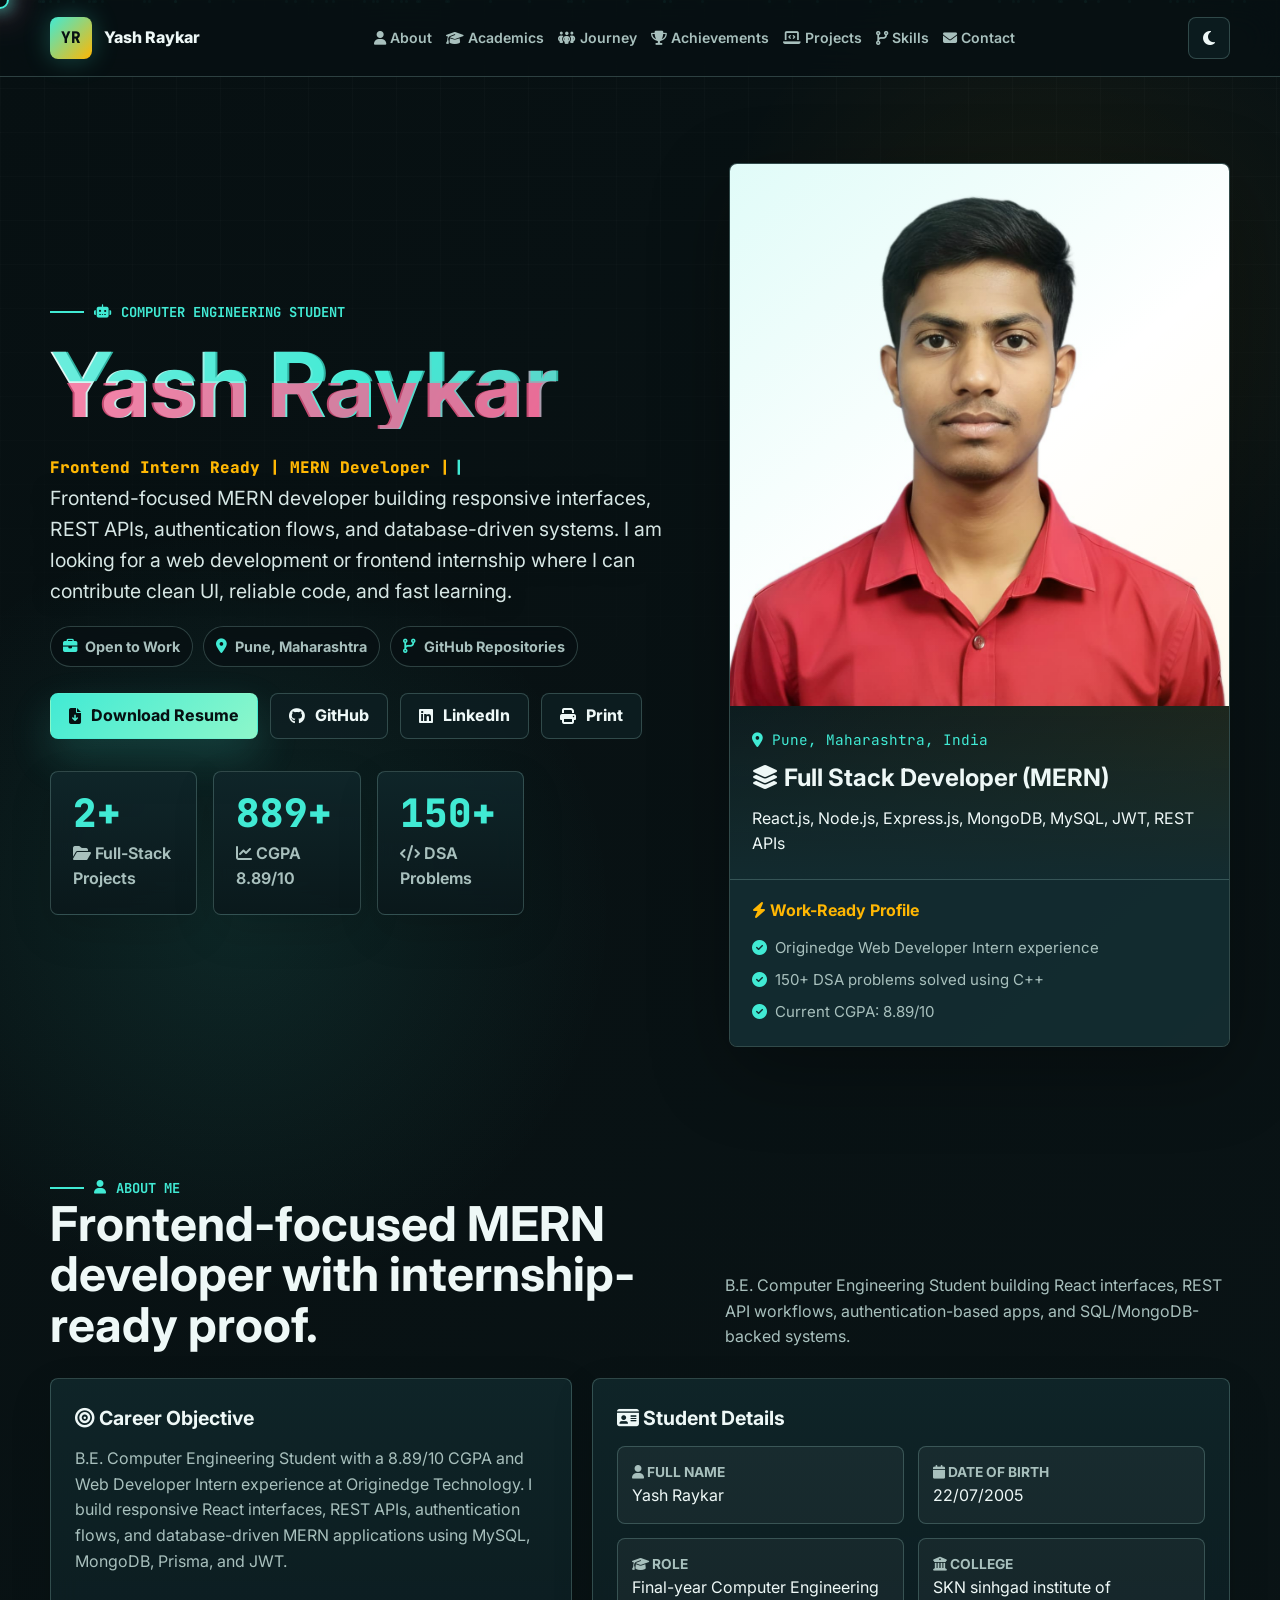
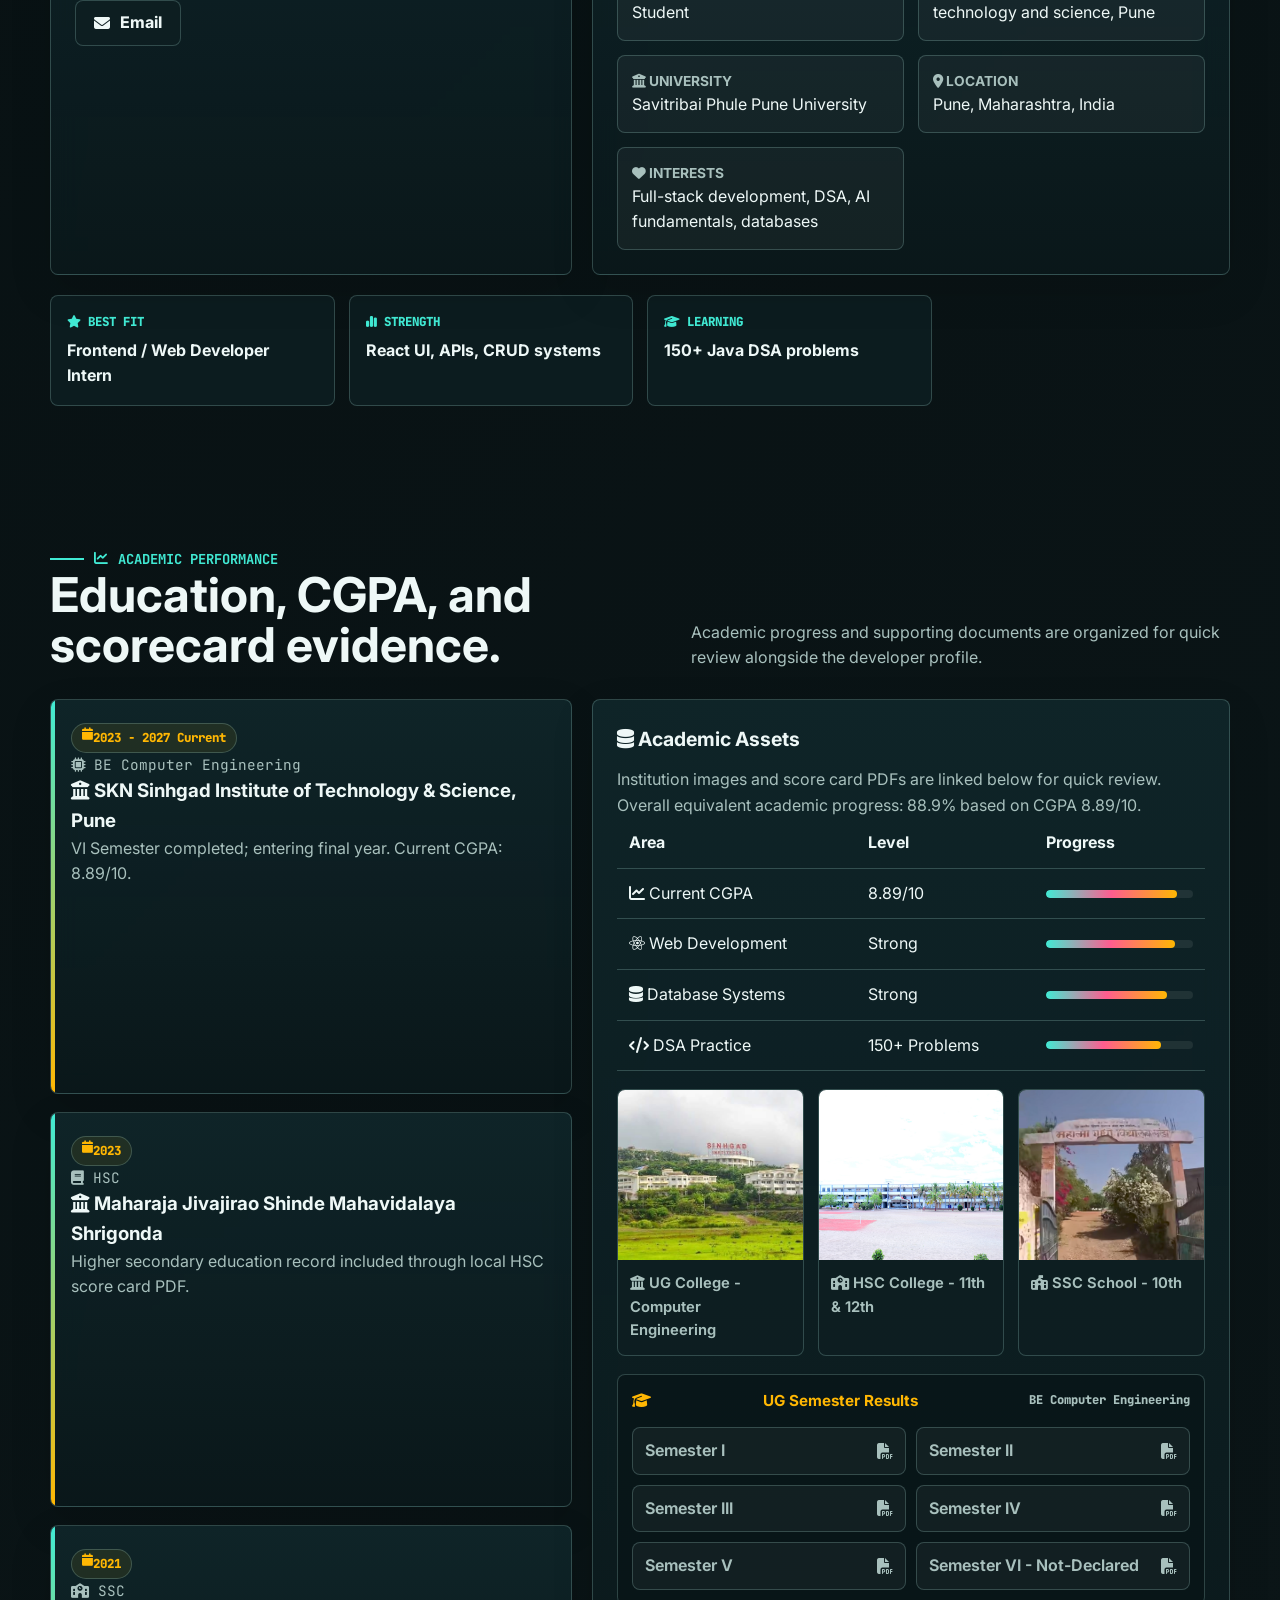
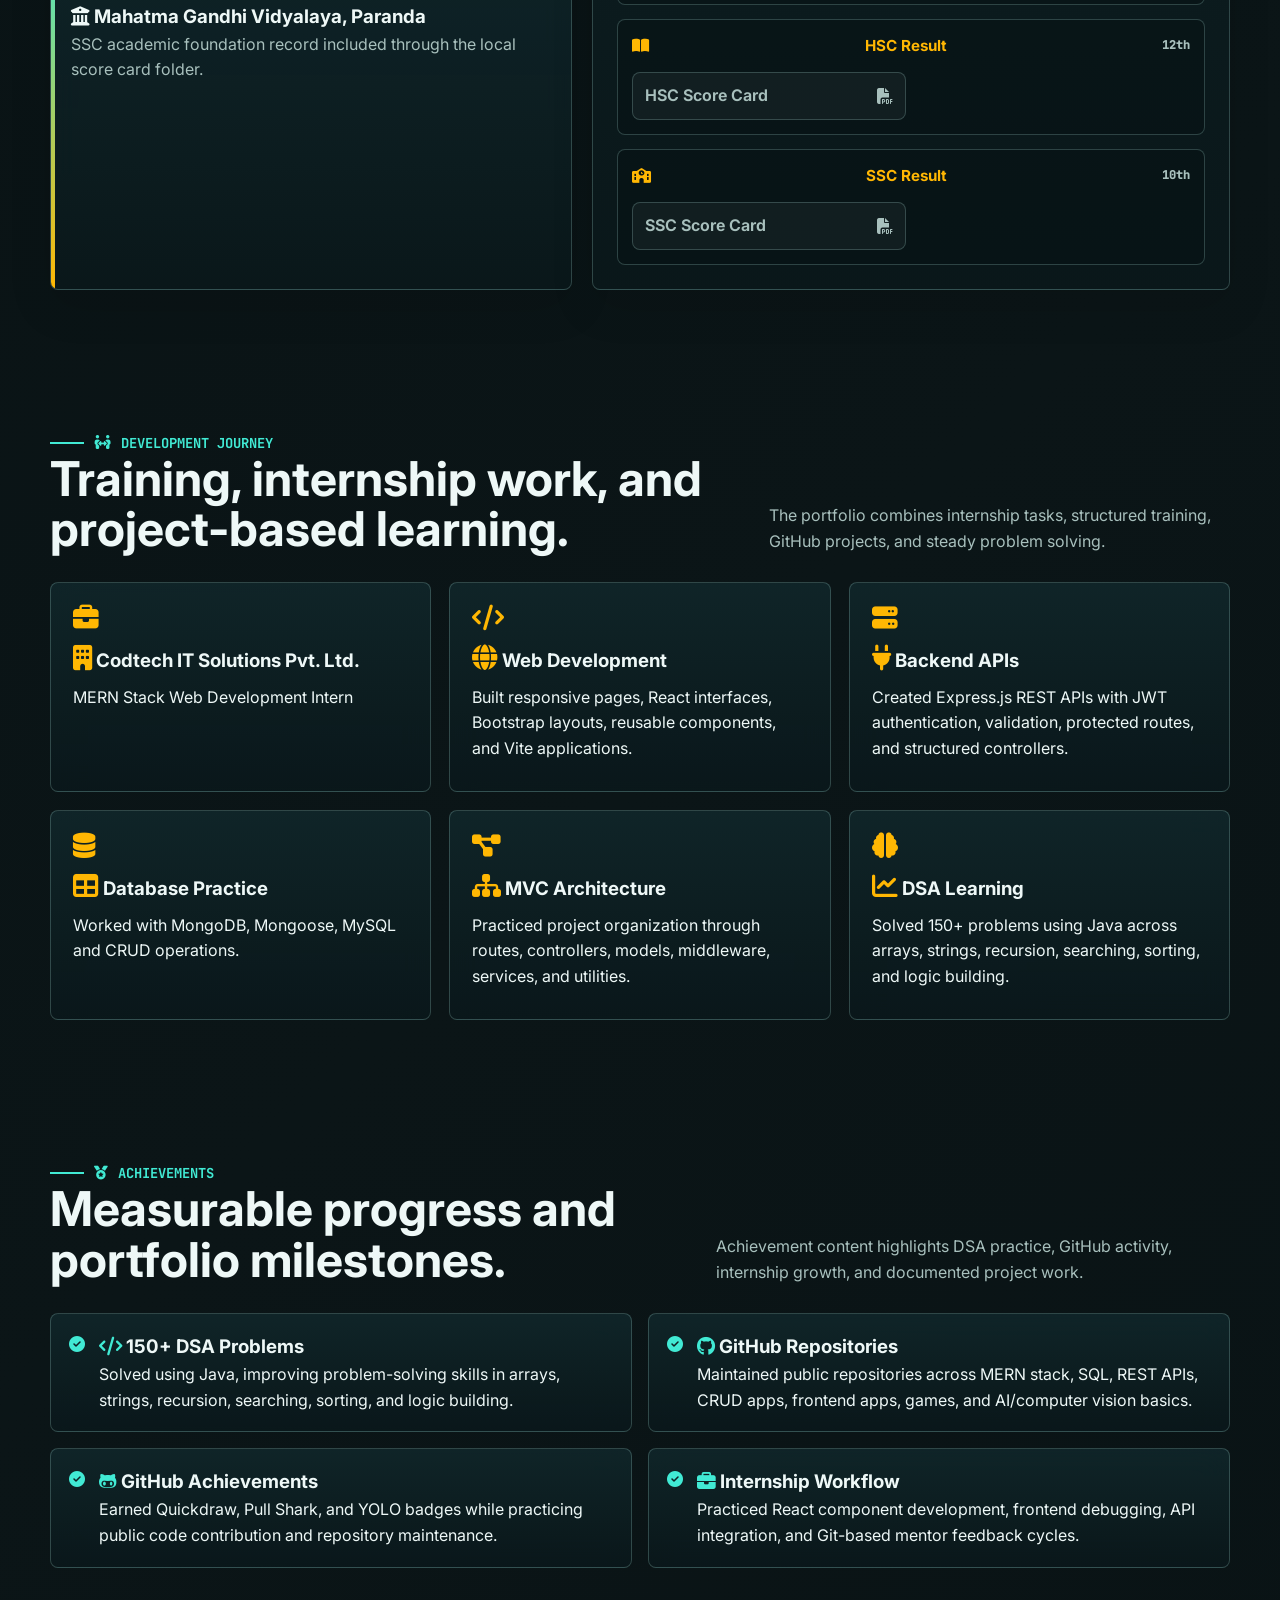
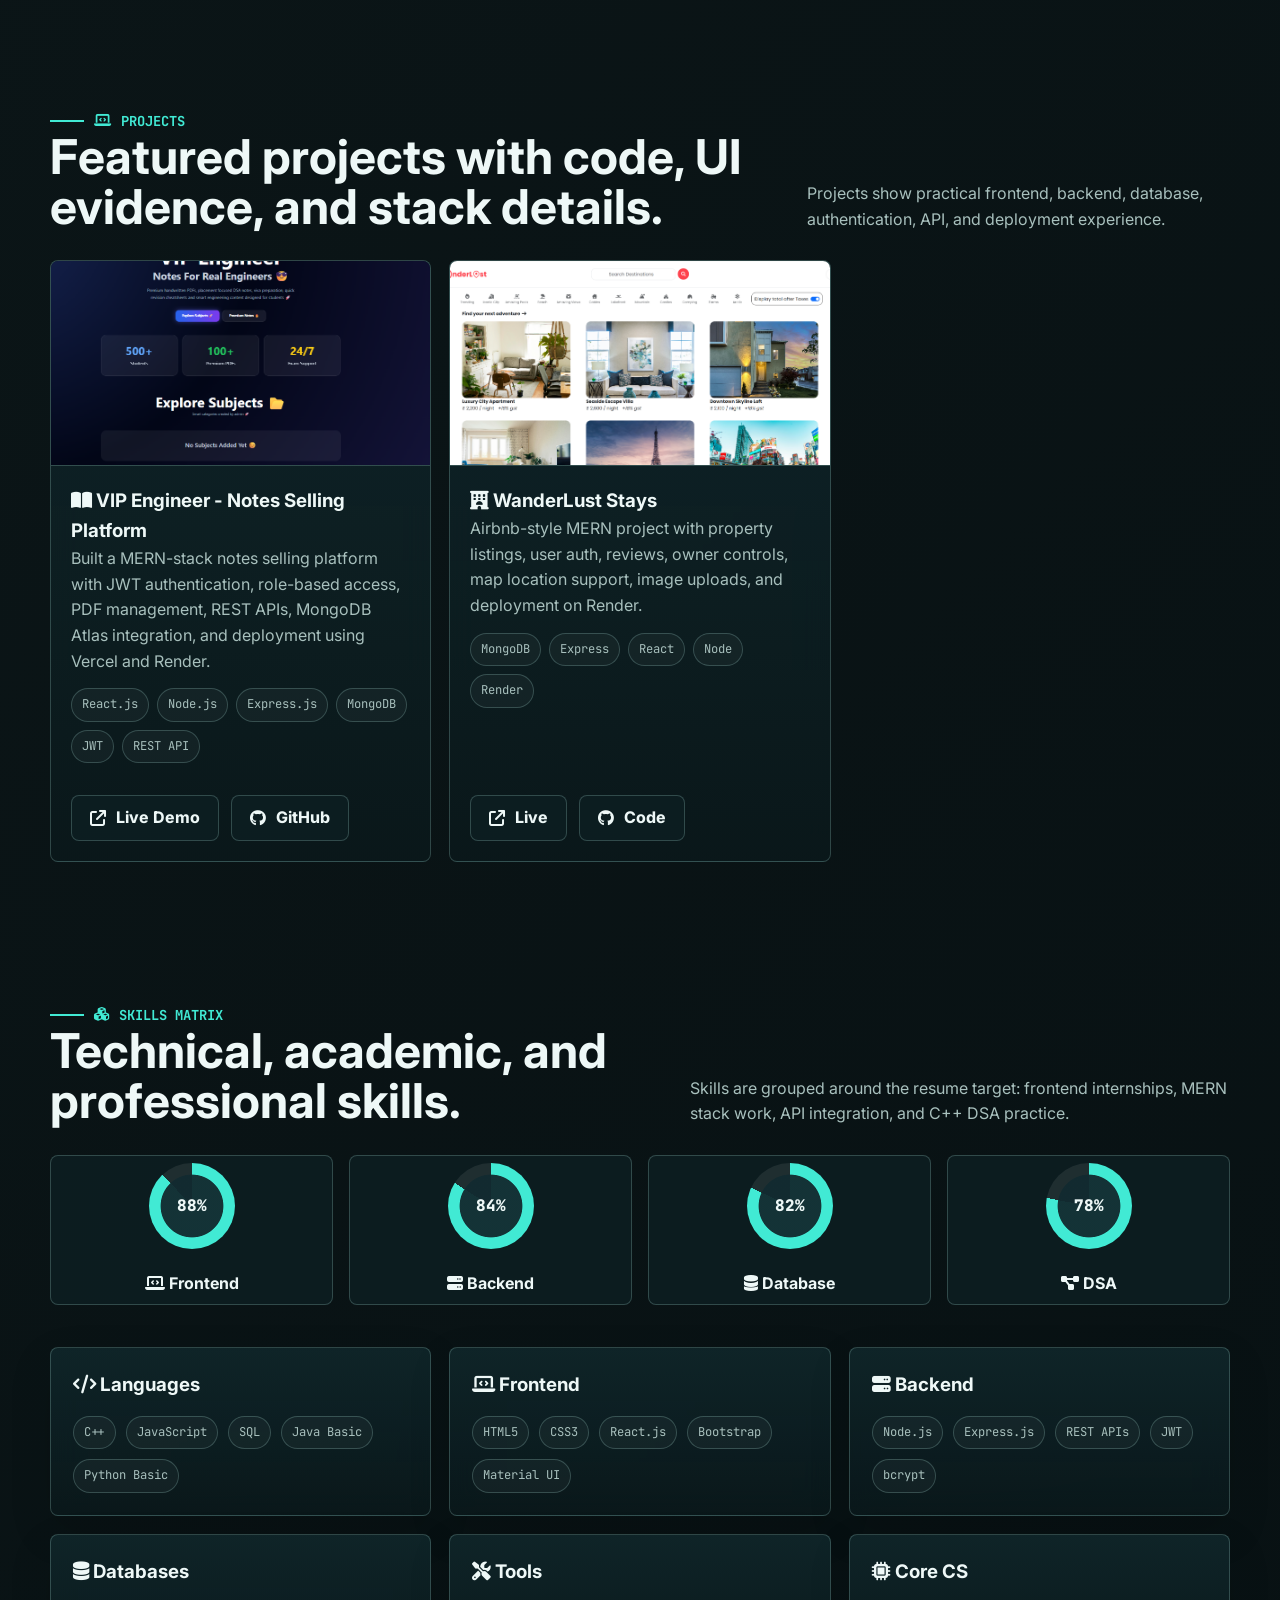
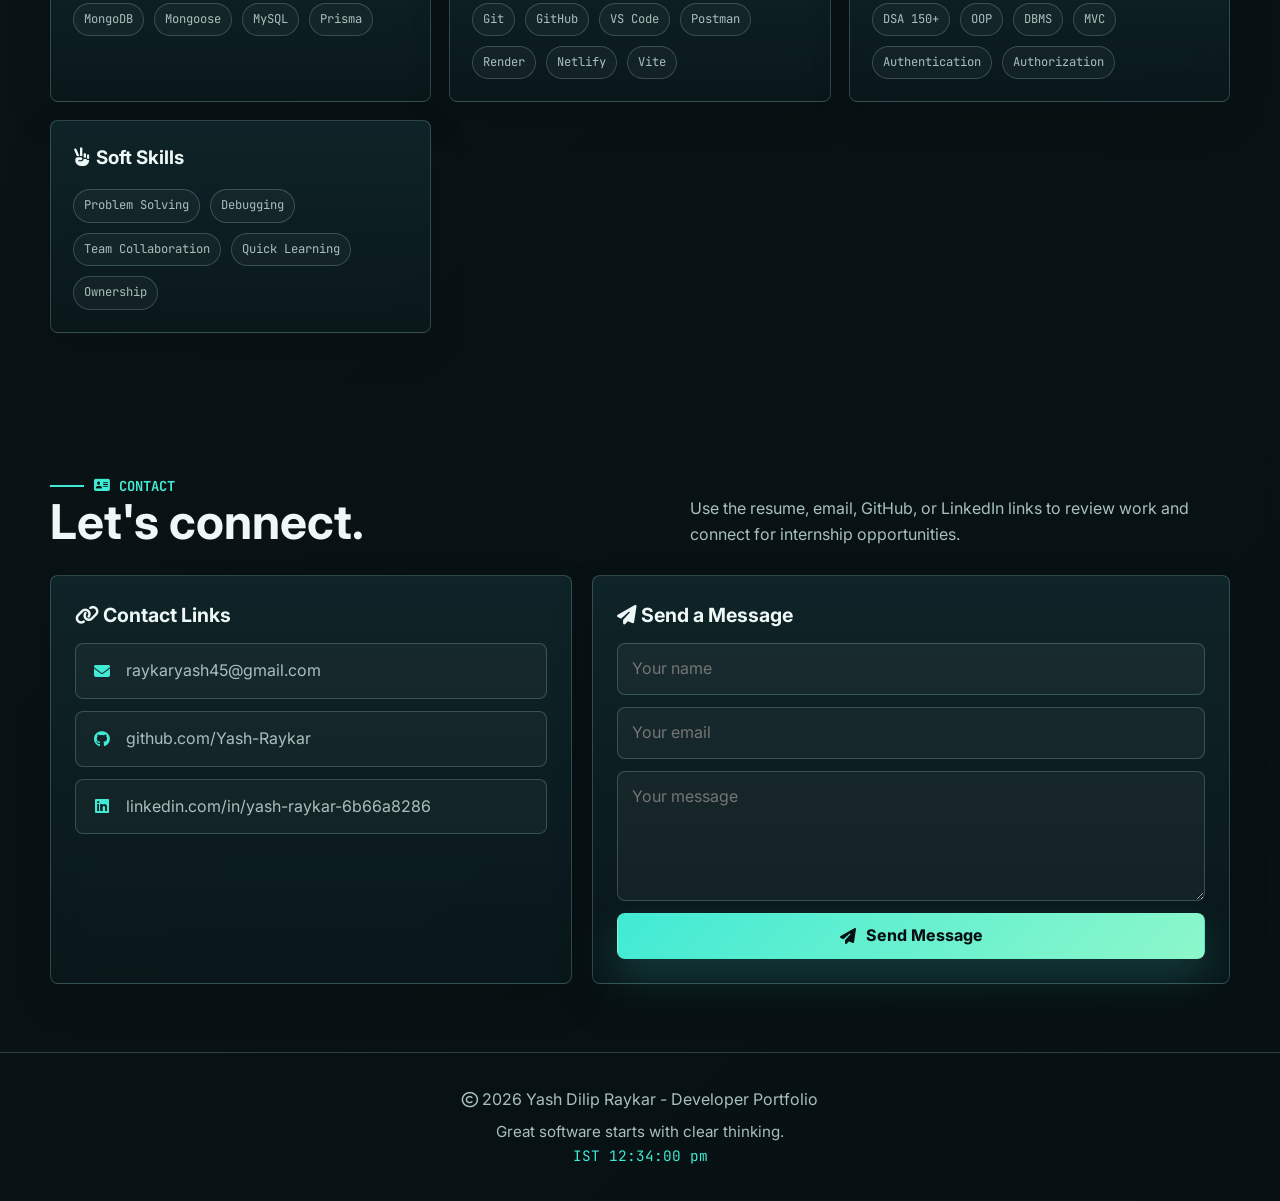
==== index.html @ 76f825f0 "Initial portfolio" ====
<!DOCTYPE html>
<html lang="en">
<head>
  <meta charset="UTF-8">
  <meta name="viewport" content="width=device-width, initial-scale=1.0">
  <title id="pageTitle"></title>
  <meta id="pageDescription" name="description" content="">
  <link rel="preconnect" href="https://fonts.googleapis.com">
  <link rel="preconnect" href="https://fonts.gstatic.com" crossorigin>
  <link href="https://fonts.googleapis.com/css2?family=Inter:wght@400;500;600;700;800&family=JetBrains+Mono:wght@500;700&display=swap" rel="stylesheet">
  <link rel="stylesheet" href="https://cdnjs.cloudflare.com/ajax/libs/font-awesome/6.5.1/css/all.min.css">
  <link rel="stylesheet" href="css/style.css">
</head>
<body>
  <canvas id="spaceCanvas" aria-hidden="true"></canvas>
  <div class="particle-field" id="particleField" aria-hidden="true"></div>
  <div class="laser-cursor" id="laserCursor" aria-hidden="true"></div>

  <nav class="nav">
    <div class="container nav-inner">
      <a class="brand" id="brandLink" href="#home" aria-label=""></a>
      <ul class="nav-links" id="navLinks"></ul>
      <div class="nav-actions">
        <button class="icon-btn" id="themeToggle" type="button" aria-label="" title=""></button>
        <button class="menu-btn" id="menuBtn" type="button" aria-label="" title=""></button>
      </div>
    </div>
  </nav>

  <main id="home"></main>

  <footer class="footer" id="footer"></footer>

  <div class="floating-actions">
    <button class="icon-btn back-top" id="backTop" type="button" aria-label="" title=""></button>
  </div>

  <div class="lightbox" id="lightbox" aria-modal="true" role="dialog">
    <button class="icon-btn" id="closeLightbox" type="button" aria-label=""></button>
    <img id="lightboxImage" src="" alt="">
  </div>

  <div class="intro-modal" id="introModal" aria-modal="true" role="dialog" aria-labelledby="introTitle"></div>

  <script src="https://cdnjs.cloudflare.com/ajax/libs/three.js/r128/three.min.js"></script>
  <script src="js/render-portfolio.js"></script>
</body>
</html>
---- css/style.css ----
﻿:root {
      --bg: #071012;
      --surface: rgba(14, 31, 35, 0.82);
      --surface-strong: rgba(18, 43, 48, 0.96);
      --text: #eef8f7;
      --muted: #a8c0bd;
      --line: rgba(166, 222, 214, 0.24);
      --primary: #41ead4;
      --secondary: #ffb703;
      --accent: #ff5d8f;
      --success: #77dd77;
      --shadow: 0 24px 80px rgba(0, 0, 0, 0.32);
      --radius: 8px;
      --radius-sm: 6px;
    }

    [data-theme="light"] {
      --bg: #eef7f4;
      --surface: rgba(255, 255, 255, 0.86);
      --surface-strong: rgba(255, 255, 255, 0.98);
      --text: #122024;
      --muted: #52656a;
      --line: rgba(31, 69, 75, 0.18);
      --shadow: 0 22px 70px rgba(31, 69, 75, 0.16);
    }

    * {
      box-sizing: border-box;
      margin: 0;
      padding: 0;
    }

    html {
      scroll-behavior: smooth;
    }

    body {
      min-height: 100vh;
      background:
        radial-gradient(circle at 18% 12%, rgba(65, 234, 212, 0.1), transparent 24rem),
        radial-gradient(circle at 82% 4%, rgba(255, 183, 3, 0.07), transparent 22rem),
        linear-gradient(135deg, var(--bg), #0b1517 52%, var(--bg));
      color: var(--text);
      font-family: Inter, system-ui, -apple-system, BlinkMacSystemFont, "Segoe UI", sans-serif;
      line-height: 1.6;
      overflow-x: hidden;
    }

    body.enhanced-cursor {
      cursor: none;
    }

    body::before {
      content: "";
      position: fixed;
      inset: 0;
      pointer-events: none;
      background-image:
        linear-gradient(rgba(255, 255, 255, 0.022) 1px, transparent 1px),
        linear-gradient(90deg, rgba(255, 255, 255, 0.022) 1px, transparent 1px);
      background-size: 44px 44px;
      mask-image: linear-gradient(to bottom, rgba(0, 0, 0, 0.85), transparent);
      z-index: -1;
    }

    #spaceCanvas,
    .particle-field {
      position: fixed;
      inset: 0;
      pointer-events: none;
      z-index: -3;
    }

    #spaceCanvas {
      opacity: 0.48;
    }

    .particle-field {
      z-index: -2;
      overflow: hidden;
    }

    .particle {
      position: absolute;
      width: 3px;
      height: 3px;
      border-radius: 50%;
      background: var(--primary);
      box-shadow: 0 0 8px var(--primary);
      opacity: 0.34;
      animation: floatParticle var(--duration, 14s) linear infinite;
    }

    .laser-cursor {
      position: fixed;
      width: 18px;
      height: 18px;
      border: 2px solid var(--primary);
      border-radius: 50%;
      transform: translate(-50%, -50%);
      pointer-events: none;
      z-index: 200;
      mix-blend-mode: screen;
      box-shadow: 0 0 18px var(--primary), 0 0 34px var(--accent);
    }

    .cursor-dot {
      position: fixed;
      width: 7px;
      height: 7px;
      border-radius: 50%;
      transform: translate(-50%, -50%);
      pointer-events: none;
      z-index: 199;
      background: var(--accent);
      box-shadow: 0 0 14px var(--accent);
      animation: trailFade 0.65s ease forwards;
    }

    a {
      color: inherit;
      text-decoration: none;
    }

    img {
      display: block;
      max-width: 100%;
    }

    button,
    a,
    input,
    textarea {
      font: inherit;
    }

    :focus-visible {
      outline: 3px solid rgba(65, 234, 212, 0.72);
      outline-offset: 3px;
    }

    .container {
      width: min(1180px, calc(100% - 40px));
      margin: 0 auto;
    }

    .nav {
      position: sticky;
      top: 0;
      z-index: 50;
      border-bottom: 1px solid var(--line);
      background: rgba(7, 16, 18, 0.78);
      backdrop-filter: blur(18px);
    }

    [data-theme="light"] .nav {
      background: rgba(238, 247, 244, 0.78);
    }

    .nav-inner {
      display: flex;
      align-items: center;
      justify-content: space-between;
      min-height: 76px;
      gap: 20px;
    }

    .brand {
      display: flex;
      align-items: center;
      gap: 12px;
      font-weight: 800;
      letter-spacing: 0;
    }

    .brand-mark {
      display: grid;
      place-items: center;
      width: 42px;
      height: 42px;
      border-radius: var(--radius);
      background: linear-gradient(135deg, var(--primary), var(--secondary));
      color: #061012;
      font-family: "JetBrains Mono", monospace;
      box-shadow: 0 0 26px rgba(65, 234, 212, 0.28);
    }

    .nav-links {
      display: flex;
      align-items: center;
      gap: 14px;
      list-style: none;
      color: var(--muted);
      font-size: 0.88rem;
      font-weight: 600;
    }

    .nav-links a:hover {
      color: var(--primary);
    }

    .nav-actions {
      display: flex;
      align-items: center;
      gap: 10px;
    }

    .icon-btn,
    .menu-btn {
      display: inline-grid;
      place-items: center;
      width: 42px;
      height: 42px;
      border: 1px solid var(--line);
      border-radius: var(--radius);
      background: var(--surface);
      color: var(--text);
      cursor: pointer;
      transition: transform 0.2s ease, border-color 0.2s ease;
    }

    .icon-btn:hover,
    .menu-btn:hover {
      transform: translateY(-2px);
      border-color: var(--primary);
    }

    .menu-btn {
      display: none;
    }

    .hero {
      padding: 86px 0 56px;
    }

    .hero-grid {
      display: grid;
      grid-template-columns: minmax(0, 1.12fr) minmax(320px, 0.88fr);
      gap: 42px;
      align-items: center;
    }

    .hero-grid > *,
    .two-col > *,
    .contact-grid > * {
      min-width: 0;
    }

    .mobile-profile-chip {
      display: none;
      align-items: center;
      gap: 12px;
      width: fit-content;
      margin-bottom: 18px;
      border: 1px solid var(--line);
      border-radius: var(--radius);
      padding: 9px 12px 9px 9px;
      background: rgba(255, 255, 255, 0.045);
      color: var(--muted);
      font-weight: 750;
    }

    .mobile-profile-chip img {
      width: 52px;
      height: 52px;
      border-radius: 50%;
      object-fit: cover;
      border: 2px solid var(--primary);
    }

    .eyebrow {
      display: inline-flex;
      align-items: center;
      gap: 10px;
      color: var(--primary);
      font-family: "JetBrains Mono", monospace;
      font-size: 0.86rem;
      font-weight: 700;
      text-transform: uppercase;
    }

    .eyebrow::before {
      content: "";
      width: 34px;
      height: 2px;
      background: var(--primary);
    }

    h1 {
      max-width: 780px;
      margin: 18px 0 16px;
      font-size: clamp(2.7rem, 7vw, 5.8rem);
      line-height: 0.98;
      letter-spacing: 0;
    }

    .gradient-text {
      color: transparent;
      position: relative;
      background: linear-gradient(115deg, var(--text), var(--primary) 28%, var(--accent) 52%, var(--secondary) 78%, var(--text));
      background-size: 240% auto;
      -webkit-background-clip: text;
      background-clip: text;
      animation: shimmerText 4.8s linear infinite;
    }

    .glitch {
      position: relative;
      display: inline-block;
    }

    .glitch::before,
    .glitch::after {
      content: attr(data-text);
      position: absolute;
      inset: 0;
      opacity: 0.75;
      pointer-events: none;
    }

    .glitch::before {
      color: var(--primary);
      transform: translate(2px, 0);
      clip-path: inset(0 0 54% 0);
      animation: glitchSlice 2.6s infinite;
    }

    .glitch::after {
      color: var(--accent);
      transform: translate(-2px, 0);
      clip-path: inset(48% 0 0 0);
      animation: glitchSlice 2.1s infinite reverse;
    }

    .lead {
      max-width: 760px;
      color: #d7e7e5;
      font-size: clamp(1rem, 2vw, 1.22rem);
      text-shadow: 0 1px 18px rgba(0, 0, 0, 0.55);
    }

    .hero-badges {
      display: flex;
      flex-wrap: wrap;
      gap: 10px;
      margin-top: 18px;
    }

    .hero-badge {
      display: inline-flex;
      align-items: center;
      gap: 8px;
      border: 1px solid var(--line);
      border-radius: 999px;
      padding: 8px 12px;
      color: var(--muted);
      background: rgba(7, 16, 18, 0.72);
      backdrop-filter: blur(10px);
      font-size: 0.9rem;
      font-weight: 700;
    }

    .hero-badge i {
      color: var(--primary);
    }

    .typing-line {
      display: inline-flex;
      min-height: 28px;
      margin-top: 10px;
      color: var(--secondary);
      font-family: "JetBrains Mono", monospace;
      font-weight: 800;
    }

    .typing-line::after {
      content: "|";
      margin-left: 4px;
      color: var(--primary);
      animation: blink 0.8s steps(2, start) infinite;
    }

    .hero-actions,
    .project-actions,
    .social-row {
      display: flex;
      flex-wrap: wrap;
      gap: 12px;
      margin-top: 26px;
    }

    .btn {
      display: inline-flex;
      align-items: center;
      justify-content: center;
      gap: 10px;
      min-height: 46px;
      padding: 0 18px;
      border: 1px solid transparent;
      border-radius: var(--radius);
      font-weight: 750;
      cursor: pointer;
      transition: transform 0.2s ease, border-color 0.2s ease, background 0.2s ease, box-shadow 0.2s ease, color 0.2s ease;
    }

    .btn:hover {
      transform: translateY(-2px);
      box-shadow: 0 14px 34px rgba(65, 234, 212, 0.12);
    }

    .btn-primary {
      background: linear-gradient(135deg, var(--primary), #8df7ca);
      color: #061012;
      box-shadow: 0 18px 42px rgba(65, 234, 212, 0.18);
    }

    .btn-outline {
      border-color: var(--line);
      background: var(--surface);
      color: var(--text);
    }

    .btn-outline:hover {
      border-color: var(--primary);
      background: rgba(65, 234, 212, 0.11);
      color: var(--text);
    }

    .profile-panel {
      position: relative;
      border: 1px solid var(--line);
      border-radius: var(--radius);
      background: var(--surface);
      box-shadow: var(--shadow);
      overflow: hidden;
    }

    .profile-panel::before {
      content: "";
      position: absolute;
      inset: 0;
      background: linear-gradient(140deg, rgba(65, 234, 212, 0.16), transparent 40%, rgba(255, 183, 3, 0.12));
      pointer-events: none;
    }

    .profile-photo {
      width: 100%;
      aspect-ratio: 4 / 4.35;
      object-fit: cover;
      animation: morphProfile 8s ease-in-out infinite;
    }

    .profile-info {
      position: relative;
      display: grid;
      gap: 8px;
      padding: 22px;
      background: linear-gradient(to top, var(--surface-strong), transparent);
    }

    .availability-card {
      position: relative;
      display: grid;
      gap: 12px;
      border-top: 1px solid var(--line);
      padding: 18px 22px 22px;
      background: var(--surface-strong);
    }

    .availability-card strong {
      color: var(--secondary);
    }

    .mini-list {
      display: grid;
      gap: 8px;
      color: var(--muted);
      font-size: 0.94rem;
    }

    .mini-list span {
      display: flex;
      align-items: center;
      gap: 8px;
    }

    .mini-list i {
      color: var(--primary);
    }

    .mono {
      font-family: "JetBrains Mono", monospace;
      color: var(--primary);
      font-size: 0.9rem;
    }

    .stats-grid {
      display: grid;
      grid-template-columns: repeat(4, 1fr);
      gap: 16px;
      margin: 32px 0 0;
    }

    .stat-card,
    .card,
    .timeline-card,
    .skill-box,
    .blog-card,
    .testimonial-card {
      border: 1px solid var(--line);
      border-radius: var(--radius);
      background: linear-gradient(180deg, rgba(16, 38, 42, 0.92), rgba(10, 24, 27, 0.88));
      backdrop-filter: blur(14px);
      box-shadow: 0 16px 44px rgba(0, 0, 0, 0.12);
      transition: transform 0.25s ease, border-color 0.25s ease, box-shadow 0.25s ease, opacity 0.45s ease;
    }

    .stat-card:hover,
    .card:hover,
    .timeline-card:hover,
    .skill-box:hover,
    .blog-card:hover,
    .testimonial-card:hover,
    .journey-card:hover,
    .project-card:hover {
      transform: translateY(-6px);
      border-color: var(--primary);
      box-shadow: 0 0 0 1px rgba(65, 234, 212, 0.18), 0 24px 70px rgba(65, 234, 212, 0.13), 0 0 34px rgba(255, 93, 143, 0.12);
    }

    .stat-card {
      padding: 22px;
    }

    .stat-number {
      color: var(--primary);
      font-family: "JetBrains Mono", monospace;
      font-size: 2.45rem;
      font-weight: 800;
      line-height: 1;
    }

    .stat-label {
      margin-top: 8px;
      color: var(--muted);
      font-weight: 650;
    }

    section {
      padding: 68px 0;
      scroll-margin-top: 90px;
    }

    .section-head {
      display: flex;
      align-items: end;
      justify-content: space-between;
      gap: 24px;
      margin-bottom: 28px;
    }

    .section-title {
      font-size: clamp(1.8rem, 4vw, 3rem);
      line-height: 1.05;
      letter-spacing: 0;
    }

    .section-note {
      max-width: 540px;
      color: var(--muted);
    }

    .two-col {
      display: grid;
      grid-template-columns: 0.9fr 1.1fr;
      gap: 20px;
    }

    .recruiter-panel {
      display: grid;
      grid-template-columns: repeat(4, 1fr);
      gap: 14px;
      margin-top: 20px;
    }

    .recruiter-item {
      border: 1px solid var(--line);
      border-radius: var(--radius);
      padding: 16px;
      background: var(--surface);
    }

    .recruiter-item span {
      display: block;
      color: var(--primary);
      font-family: "JetBrains Mono", monospace;
      font-size: 0.78rem;
      font-weight: 800;
      text-transform: uppercase;
    }

    .recruiter-item strong {
      display: block;
      margin-top: 6px;
    }

    .card {
      padding: 24px;
    }

    .card h3 {
      margin-bottom: 12px;
      font-size: 1.22rem;
    }

    .info-grid {
      display: grid;
      grid-template-columns: repeat(2, 1fr);
      gap: 14px;
    }

    .info-item {
      border: 1px solid var(--line);
      border-radius: var(--radius);
      padding: 14px;
      background: rgba(255, 255, 255, 0.045);
      color: var(--text);
    }

    .info-item span {
      display: block;
      color: var(--muted);
      font-size: 0.86rem;
      font-weight: 700;
      text-transform: uppercase;
    }

    .timeline {
      position: relative;
      display: grid;
      gap: 18px;
    }

    .year-pill {
      display: inline-flex;
      width: fit-content;
      border: 1px solid var(--line);
      border-radius: 999px;
      padding: 4px 10px;
      color: var(--secondary);
      font-family: "JetBrains Mono", monospace;
      font-size: 0.78rem;
      font-weight: 800;
      background: rgba(255, 183, 3, 0.08);
    }

    .timeline.alt::before {
      content: "";
      position: absolute;
      left: 50%;
      top: 0;
      bottom: 0;
      width: 2px;
      background: linear-gradient(var(--primary), var(--accent), var(--secondary));
      transform: translateX(-50%);
      opacity: 0.7;
    }

    .timeline-card {
      position: relative;
      padding: 20px;
      overflow: hidden;
    }

    .timeline.alt .timeline-card {
      width: calc(50% - 24px);
    }

    .timeline.alt .timeline-card:nth-child(even) {
      justify-self: end;
    }

    .medal {
      display: inline-flex;
      align-items: center;
      gap: 8px;
      margin-bottom: 10px;
      border-radius: 999px;
      padding: 5px 10px;
      font-family: "JetBrains Mono", monospace;
      font-size: 0.75rem;
      font-weight: 800;
    }

    .medal.gold {
      color: #2a1a00;
      background: linear-gradient(135deg, #ffd166, #ffb703);
    }

    .medal.silver {
      color: #101417;
      background: linear-gradient(135deg, #f5f7fa, #b8c6db);
    }

    .medal.bronze {
      color: #fff7ed;
      background: linear-gradient(135deg, #c77d48, #8f4d25);
    }

    .timeline-card::before {
      content: "";
      position: absolute;
      inset-block: 0;
      left: 0;
      width: 4px;
      background: linear-gradient(var(--primary), var(--secondary));
    }

    .timeline-card p,
    .card p,
    .project-card p,
    .blog-card p,
    .testimonial-card p {
      color: var(--muted);
    }

    .image-strip {
      display: grid;
      grid-template-columns: repeat(3, 1fr);
      gap: 14px;
      margin-top: 18px;
    }

    .image-tile {
      border: 1px solid var(--line);
      border-radius: var(--radius);
      overflow: hidden;
      background: var(--surface);
    }

    .image-tile img {
      width: 100%;
      height: 170px;
      object-fit: cover;
    }

    .image-tile a,
    .image-tile span {
      display: block;
      padding: 12px;
      color: var(--muted);
      font-size: 0.92rem;
      font-weight: 650;
    }

    .scorecard-links {
      display: grid;
      grid-template-columns: repeat(2, 1fr);
      gap: 10px;
      margin-top: 14px;
    }

    .result-groups {
      display: grid;
      gap: 14px;
      margin-top: 18px;
    }

    .result-group {
      border: 1px solid var(--line);
      border-radius: var(--radius);
      padding: 14px;
      background: rgba(7, 16, 18, 0.5);
    }

    .result-group h4 {
      display: flex;
      align-items: center;
      justify-content: space-between;
      gap: 12px;
      margin-bottom: 10px;
      color: var(--secondary);
      font-size: 0.95rem;
    }

    .result-group h4 span {
      color: var(--muted);
      font-family: "JetBrains Mono", monospace;
      font-size: 0.76rem;
      font-weight: 800;
    }

    .scorecard-links a {
      display: flex;
      align-items: center;
      justify-content: space-between;
      gap: 10px;
      min-height: 44px;
      border: 1px solid var(--line);
      border-radius: var(--radius);
      padding: 10px 12px;
      color: var(--muted);
      background: rgba(255, 255, 255, 0.045);
      font-weight: 650;
    }

    .scorecard-links a:hover {
      color: var(--text);
      border-color: var(--primary);
      background: rgba(65, 234, 212, 0.1);
      transform: translateY(-2px);
    }

    .journey-grid,
    .automation-grid,
    .project-grid,
    .certificate-grid,
    .skills-grid,
    .blog-grid,
    .testimonial-grid {
      display: grid;
      grid-template-columns: repeat(3, 1fr);
      gap: 18px;
    }

    .journey-card {
      min-height: 210px;
      padding: 22px;
      border: 1px solid var(--line);
      border-radius: var(--radius);
      background: linear-gradient(180deg, rgba(16, 38, 42, 0.9), rgba(10, 24, 27, 0.86));
      backdrop-filter: blur(14px);
      transition: transform 0.25s ease, border-color 0.25s ease, box-shadow 0.25s ease;
    }

    .automation-grid {
      grid-template-columns: 1.1fr 0.9fr;
      align-items: start;
    }

    .automation-grid > .card:first-child {
      grid-column: 1 / -1;
    }

    .automation-steps {
      margin-top: 16px;
    }

    .automation-steps .journey-card {
      min-height: 190px;
    }

    .sample-students {
      display: grid;
      gap: 16px;
    }

    .sample-student {
      padding: 16px;
      border: 1px solid var(--line);
      border-radius: var(--radius-sm);
      background: rgba(255, 255, 255, 0.045);
    }

    .sample-student h4 {
      margin: 0 0 12px;
      color: var(--text);
      font-size: 1rem;
    }

    .journey-card i {
      color: var(--secondary);
      font-size: 1.6rem;
      margin-bottom: 14px;
    }

    .achievement-list {
      display: grid;
      grid-template-columns: repeat(2, 1fr);
      gap: 16px;
    }

    .achievement-item {
      display: flex;
      gap: 14px;
      padding: 18px;
      border: 1px solid var(--line);
      border-radius: var(--radius);
      background: linear-gradient(180deg, rgba(16, 38, 42, 0.9), rgba(10, 24, 27, 0.86));
      backdrop-filter: blur(14px);
    }

    .achievement-item i {
      color: var(--primary);
      margin-top: 4px;
    }

    .project-card {
      display: flex;
      flex-direction: column;
      min-height: 100%;
      border: 1px solid var(--line);
      border-radius: var(--radius);
      background: linear-gradient(180deg, rgba(16, 38, 42, 0.92), rgba(10, 24, 27, 0.88));
      backdrop-filter: blur(14px);
      overflow: hidden;
      perspective: 1200px;
      transition: transform 0.25s ease, border-color 0.25s ease, box-shadow 0.25s ease;
      position: relative;
    }

    .project-card::after {
      content: attr(data-back);
      position: absolute;
      inset: 0;
      display: grid;
      place-items: center;
      padding: 24px;
      color: var(--text);
      text-align: center;
      font-weight: 800;
      background: linear-gradient(145deg, rgba(65, 234, 212, 0.9), rgba(255, 93, 143, 0.88));
      opacity: 0;
      transform: rotateY(90deg) scale(0.96);
      transform-origin: center;
      transition: opacity 0.35s ease, transform 0.55s ease;
      pointer-events: none;
      text-shadow: 0 2px 16px rgba(0, 0, 0, 0.28);
    }

    .project-card:hover::after {
      opacity: 1;
      transform: rotateY(0deg) scale(1);
    }

    .flip-card {
      display: grid;
      min-height: 100%;
      transform-style: preserve-3d;
      transition: transform 0.7s ease;
    }

    .project-card:hover .flip-card {
      transform: rotateY(180deg);
    }

    .flip-front,
    .flip-back {
      grid-area: 1 / 1;
      display: flex;
      flex-direction: column;
      backface-visibility: hidden;
      min-height: 100%;
    }

    .flip-back {
      justify-content: center;
      padding: 22px;
      transform: rotateY(180deg);
      background: linear-gradient(145deg, rgba(65, 234, 212, 0.12), rgba(255, 93, 143, 0.14)), var(--surface-strong);
    }

    .feature-list {
      display: grid;
      gap: 10px;
      margin: 14px 0;
      color: var(--muted);
    }

    .project-card img {
      width: 100%;
      height: 205px;
      object-fit: cover;
      border-bottom: 1px solid var(--line);
    }

    .project-visual {
      display: grid;
      place-items: center;
      gap: 12px;
      height: 205px;
      border-bottom: 1px solid var(--line);
      background:
        linear-gradient(135deg, rgba(65, 234, 212, 0.18), rgba(255, 183, 3, 0.12)),
        var(--surface-strong);
      color: var(--text);
      text-align: center;
      padding: 22px;
    }

    .project-visual i {
      color: var(--secondary);
      font-size: 2.4rem;
    }

    .project-visual span {
      font-family: "JetBrains Mono", monospace;
      color: var(--primary);
      font-weight: 800;
    }

    .project-body {
      display: flex;
      flex: 1;
      flex-direction: column;
      padding: 20px;
    }

    .tags {
      display: flex;
      flex-wrap: wrap;
      gap: 8px;
      margin: 14px 0;
    }

    .tag {
      border: 1px solid var(--line);
      border-radius: 999px;
      padding: 6px 10px;
      color: var(--muted);
      font-family: "JetBrains Mono", monospace;
      font-size: 0.76rem;
      background: rgba(255, 255, 255, 0.035);
    }

    .project-actions {
      margin-top: auto;
      padding-top: 18px;
    }

    .certificate-card {
      border: 1px solid var(--line);
      border-radius: var(--radius);
      background: var(--surface);
      overflow: hidden;
      cursor: zoom-in;
      transition: transform 0.2s ease, border-color 0.2s ease;
    }

    .certificate-card:hover {
      transform: translateY(-4px);
      border-color: var(--primary);
    }

    .certificate-card img {
      width: 100%;
      height: 210px;
      object-fit: cover;
    }

    .certificate-card span {
      display: block;
      padding: 12px 14px;
      font-weight: 700;
    }

    .skill-box {
      padding: 22px;
    }

    .skill-box h3 {
      margin-bottom: 16px;
    }

    .skill-list {
      display: flex;
      flex-wrap: wrap;
      gap: 10px;
    }

    .blog-card,
    .testimonial-card {
      padding: 22px;
    }

    .blog-card .more {
      display: none;
      margin-top: 8px;
    }

    .blog-card.expanded .more {
      display: block;
    }

    .blog-card .date,
    .testimonial-card .role {
      color: var(--primary);
      font-family: "JetBrains Mono", monospace;
      font-size: 0.85rem;
      font-weight: 700;
      margin-bottom: 10px;
    }

    .contact-grid {
      display: grid;
      grid-template-columns: 0.9fr 1.1fr;
      gap: 20px;
    }

    .subject-table {
      width: 100%;
      border-collapse: collapse;
      overflow: hidden;
    }

    .subject-table th,
    .subject-table td {
      border-bottom: 1px solid var(--line);
      padding: 12px;
      text-align: left;
    }

    .bar {
      height: 8px;
      border-radius: 999px;
      overflow: hidden;
      background: rgba(255, 255, 255, 0.08);
    }

    .bar span {
      display: block;
      height: 100%;
      width: var(--value);
      border-radius: inherit;
      background: linear-gradient(90deg, var(--primary), var(--accent), var(--secondary));
    }

    .subject-table td:last-child {
      min-width: 130px;
    }

    .rings-grid {
      display: grid;
      grid-template-columns: repeat(4, 1fr);
      gap: 16px;
      margin-bottom: 24px;
    }

    .skill-ring {
      display: grid;
      place-items: center;
      gap: 8px;
      min-height: 150px;
      border: 1px solid var(--line);
      border-radius: var(--radius);
      background: var(--surface);
    }

    .ring {
      width: 86px;
      height: 86px;
      border-radius: 50%;
      display: grid;
      place-items: center;
      background:
        radial-gradient(circle closest-side, var(--surface-strong) 72%, transparent 74%),
        conic-gradient(var(--primary) calc(var(--percent) * 1%), rgba(255, 255, 255, 0.08) 0);
      color: var(--text);
      font-family: "JetBrains Mono", monospace;
      font-weight: 800;
    }

    .floating-actions {
      position: fixed;
      right: 18px;
      bottom: 18px;
      display: grid;
      gap: 10px;
      z-index: 60;
    }

    .back-top {
      opacity: 0;
      transform: translateY(12px);
      pointer-events: none;
    }

    .back-top.show {
      opacity: 1;
      transform: translateY(0);
      pointer-events: auto;
    }

    .quote-line {
      margin-top: 8px;
      color: var(--muted);
      font-size: 0.95rem;
    }

    .reveal {
      opacity: 0;
      transform: translateY(22px);
    }

    .reveal.visible {
      opacity: 1;
      transform: translateY(0);
    }

    .contact-form {
      display: grid;
      gap: 12px;
    }

    .field {
      width: 100%;
      min-height: 48px;
      border: 1px solid var(--line);
      border-radius: var(--radius);
      background: rgba(255, 255, 255, 0.045);
      color: var(--text);
      padding: 12px 14px;
      font: inherit;
    }

    textarea.field {
      min-height: 130px;
      resize: vertical;
    }

    .form-status {
      display: none;
      border: 1px solid rgba(119, 221, 119, 0.42);
      border-radius: var(--radius);
      padding: 12px 14px;
      background: rgba(119, 221, 119, 0.1);
      color: var(--success);
      font-weight: 750;
    }

    .form-status.show {
      display: block;
    }

    .contact-list {
      display: grid;
      gap: 12px;
    }

    .contact-link {
      display: flex;
      align-items: center;
      gap: 12px;
      padding: 14px;
      border: 1px solid var(--line);
      border-radius: var(--radius);
      background: rgba(255, 255, 255, 0.035);
      color: var(--muted);
      overflow-wrap: anywhere;
    }

    .contact-link i {
      color: var(--primary);
      width: 24px;
      text-align: center;
    }

    .footer {
      padding: 34px 0;
      border-top: 1px solid var(--line);
      color: var(--muted);
      text-align: center;
    }

    .lightbox {
      position: fixed;
      inset: 0;
      display: none;
      align-items: center;
      justify-content: center;
      padding: 22px;
      background: rgba(0, 0, 0, 0.82);
      z-index: 100;
    }

    .lightbox.show {
      display: flex;
    }

    .lightbox img {
      max-height: 82vh;
      width: auto;
      border-radius: var(--radius);
      border: 1px solid var(--line);
      box-shadow: var(--shadow);
    }

    .lightbox button {
      position: absolute;
      top: 18px;
      right: 18px;
    }

    .intro-modal {
      position: fixed;
      inset: 0;
      display: none;
      align-items: center;
      justify-content: center;
      padding: 22px;
      background: rgba(0, 0, 0, 0.78);
      z-index: 110;
    }

    .intro-modal.show {
      display: flex;
    }

    .intro-card {
      width: min(620px, 100%);
      border: 1px solid var(--line);
      border-radius: var(--radius);
      background: var(--surface-strong);
      box-shadow: var(--shadow);
      overflow: hidden;
    }

    .intro-screen {
      display: grid;
      place-items: center;
      min-height: 210px;
      background:
        linear-gradient(135deg, rgba(65, 234, 212, 0.16), rgba(255, 93, 143, 0.14)),
        radial-gradient(circle at center, rgba(255, 183, 3, 0.13), transparent 55%);
      border-bottom: 1px solid var(--line);
    }

    .intro-screen i {
      display: grid;
      place-items: center;
      width: 78px;
      height: 78px;
      border-radius: 50%;
      color: #061012;
      background: linear-gradient(135deg, var(--primary), var(--secondary));
      box-shadow: 0 0 40px rgba(65, 234, 212, 0.28);
      font-size: 1.8rem;
    }

    .intro-content {
      display: grid;
      gap: 14px;
      padding: 24px;
    }

    .intro-modal .close-intro {
      position: absolute;
      top: 18px;
      right: 18px;
    }

    @media (max-width: 1180px) {
      .nav-links {
        position: absolute;
        inset: 76px 20px auto 20px;
        display: none;
        flex-direction: column;
        align-items: stretch;
        padding: 18px;
        border: 1px solid var(--line);
        border-radius: var(--radius);
        background: var(--surface-strong);
      }

      .nav-links.show {
        display: flex;
      }

      .menu-btn {
        display: inline-grid;
      }

      .hero-grid,
      .two-col,
      .contact-grid {
        grid-template-columns: 1fr;
      }

      .profile-panel {
        max-width: 520px;
      }

      .stats-grid,
      .journey-grid,
      .automation-grid,
      .project-grid,
      .certificate-grid,
      .skills-grid,
      .blog-grid,
      .testimonial-grid,
      .achievement-list,
      .recruiter-panel {
        grid-template-columns: repeat(2, 1fr);
      }

      .rings-grid,
      .image-strip {
        grid-template-columns: repeat(3, 1fr);
      }

      .timeline.alt::before {
        left: 0;
      }

      .timeline.alt .timeline-card {
        width: 100%;
      }
    }

    @media (max-width: 680px) {
      .container {
        width: min(calc(100% - 28px), 1180px);
      }

      .hero {
        padding-top: 54px;
      }

      .hero-grid {
        display: block;
        width: 100%;
        max-width: calc(100vw - 28px);
      }

      .hero-grid > * {
        width: min(100%, 370px);
        max-width: 100%;
      }

      h1 {
        max-width: 100%;
        font-size: clamp(2.35rem, 16vw, 3.85rem);
        line-height: 1.02;
        overflow-wrap: anywhere;
      }

      .lead,
      .hero-badges,
      .hero-actions,
      .mobile-profile-chip,
      .profile-panel,
      .stats-grid {
        width: min(100%, 370px);
        max-width: 100%;
      }

      .lead {
        max-width: 370px;
        overflow-wrap: anywhere;
      }

      .glitch {
        display: inline;
      }

      .glitch::before,
      .glitch::after {
        display: none;
      }

      .typing-line {
        display: block;
        max-width: 100%;
        min-height: 54px;
        overflow-wrap: anywhere;
      }

      .hero-badge {
        max-width: 100%;
        white-space: normal;
        overflow-wrap: anywhere;
      }

      .hero-badges {
        flex-direction: column;
        align-items: stretch;
      }

      .mobile-profile-chip {
        display: inline-flex;
      }

      .section-head {
        display: block;
      }

      .section-note {
        margin-top: 10px;
      }

      .stats-grid,
      .journey-grid,
      .automation-grid,
      .project-grid,
      .certificate-grid,
      .skills-grid,
      .blog-grid,
      .testimonial-grid,
      .achievement-list,
      .info-grid,
      .image-strip,
      .scorecard-links,
      .result-group .scorecard-links,
      .rings-grid,
      .recruiter-panel {
        grid-template-columns: 1fr;
      }

      .hero-actions .btn {
        width: 100%;
      }

      .subject-table {
        display: block;
        overflow-x: auto;
        white-space: nowrap;
      }

      .nav-inner {
        position: relative;
        min-height: 68px;
      }

      .nav-actions {
        position: fixed;
        top: 14px;
        right: auto;
        left: min(calc(100vw - 54px), 376px);
        gap: 8px;
      }

      .nav-actions .icon-btn {
        display: none;
      }

      .icon-btn,
      .menu-btn {
        width: 40px;
        height: 40px;
      }

      .brand span:last-child {
        max-width: 150px;
        line-height: 1.15;
      }

      .nav-links {
        inset: 68px 14px auto 14px;
      }

      body,
      body.enhanced-cursor {
        cursor: auto;
      }

      .laser-cursor,
      .cursor-dot {
        display: none;
      }

      #spaceCanvas {
        opacity: 0.16;
      }
    }

    @media (prefers-reduced-motion: reduce) {
      *,
      *::before,
      *::after {
        animation-duration: 0.01ms !important;
        animation-iteration-count: 1 !important;
        scroll-behavior: auto !important;
        transition-duration: 0.01ms !important;
      }
    }

    @keyframes shimmerText {
      to { background-position: 240% center; }
    }

    @keyframes glitchSlice {
      0%, 100% { clip-path: inset(0 0 58% 0); transform: translate(1px, 0); }
      18% { clip-path: inset(28% 0 45% 0); transform: translate(-2px, -1px); }
      36% { clip-path: inset(66% 0 6% 0); transform: translate(2px, 1px); }
      54% { clip-path: inset(12% 0 70% 0); transform: translate(-1px, 1px); }
      72% { clip-path: inset(44% 0 30% 0); transform: translate(3px, 0); }
    }

    @keyframes blink {
      50% { opacity: 0; }
    }

    @keyframes morphProfile {
      0%, 100% { border-radius: 38% 62% 48% 52% / 48% 42% 58% 52%; }
      33% { border-radius: 58% 42% 61% 39% / 38% 56% 44% 62%; }
      66% { border-radius: 44% 56% 35% 65% / 58% 36% 64% 42%; }
    }

    @keyframes floatParticle {
      from { transform: translate3d(0, 105vh, 0) scale(0.7); }
      to { transform: translate3d(var(--drift, 40px), -12vh, 0) scale(1.2); }
    }

    @keyframes trailFade {
      from { opacity: 0.9; transform: translate(-50%, -50%) scale(1); }
      to { opacity: 0; transform: translate(-50%, -50%) scale(0.2); }
    }
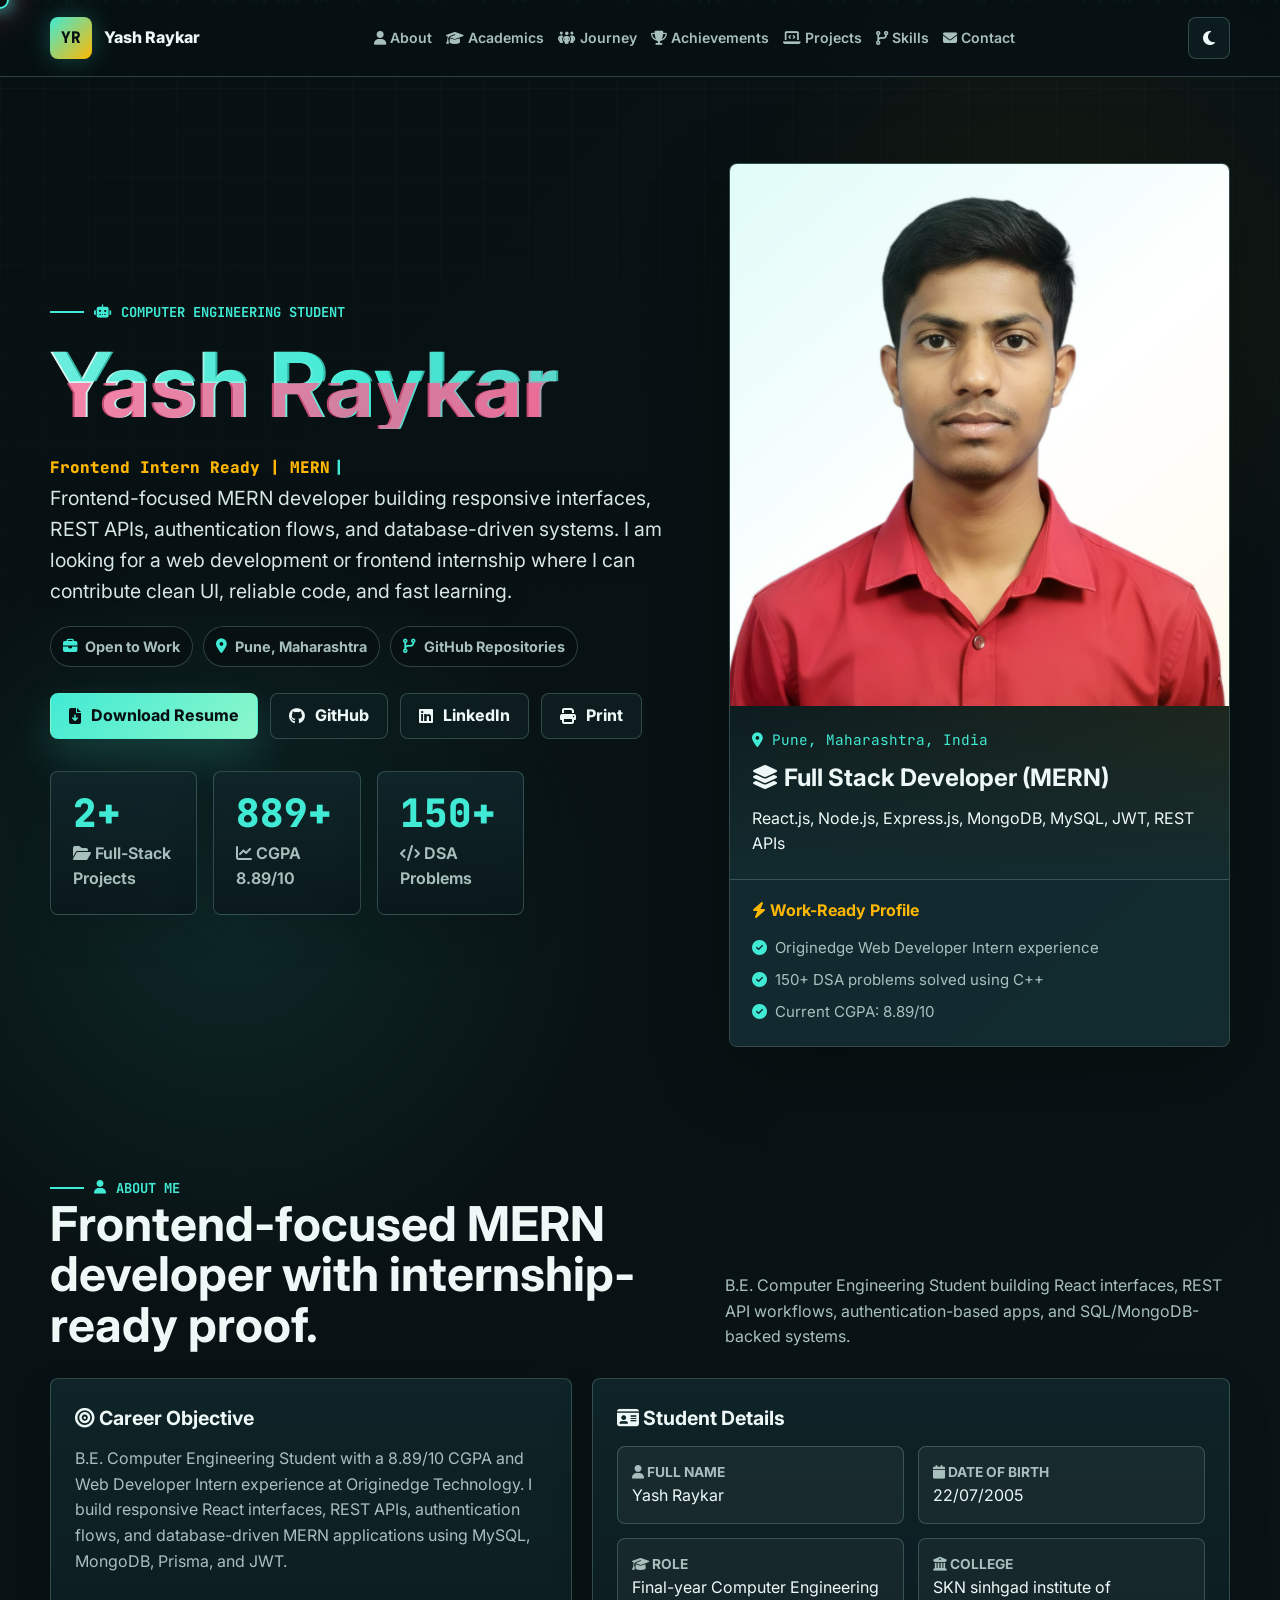
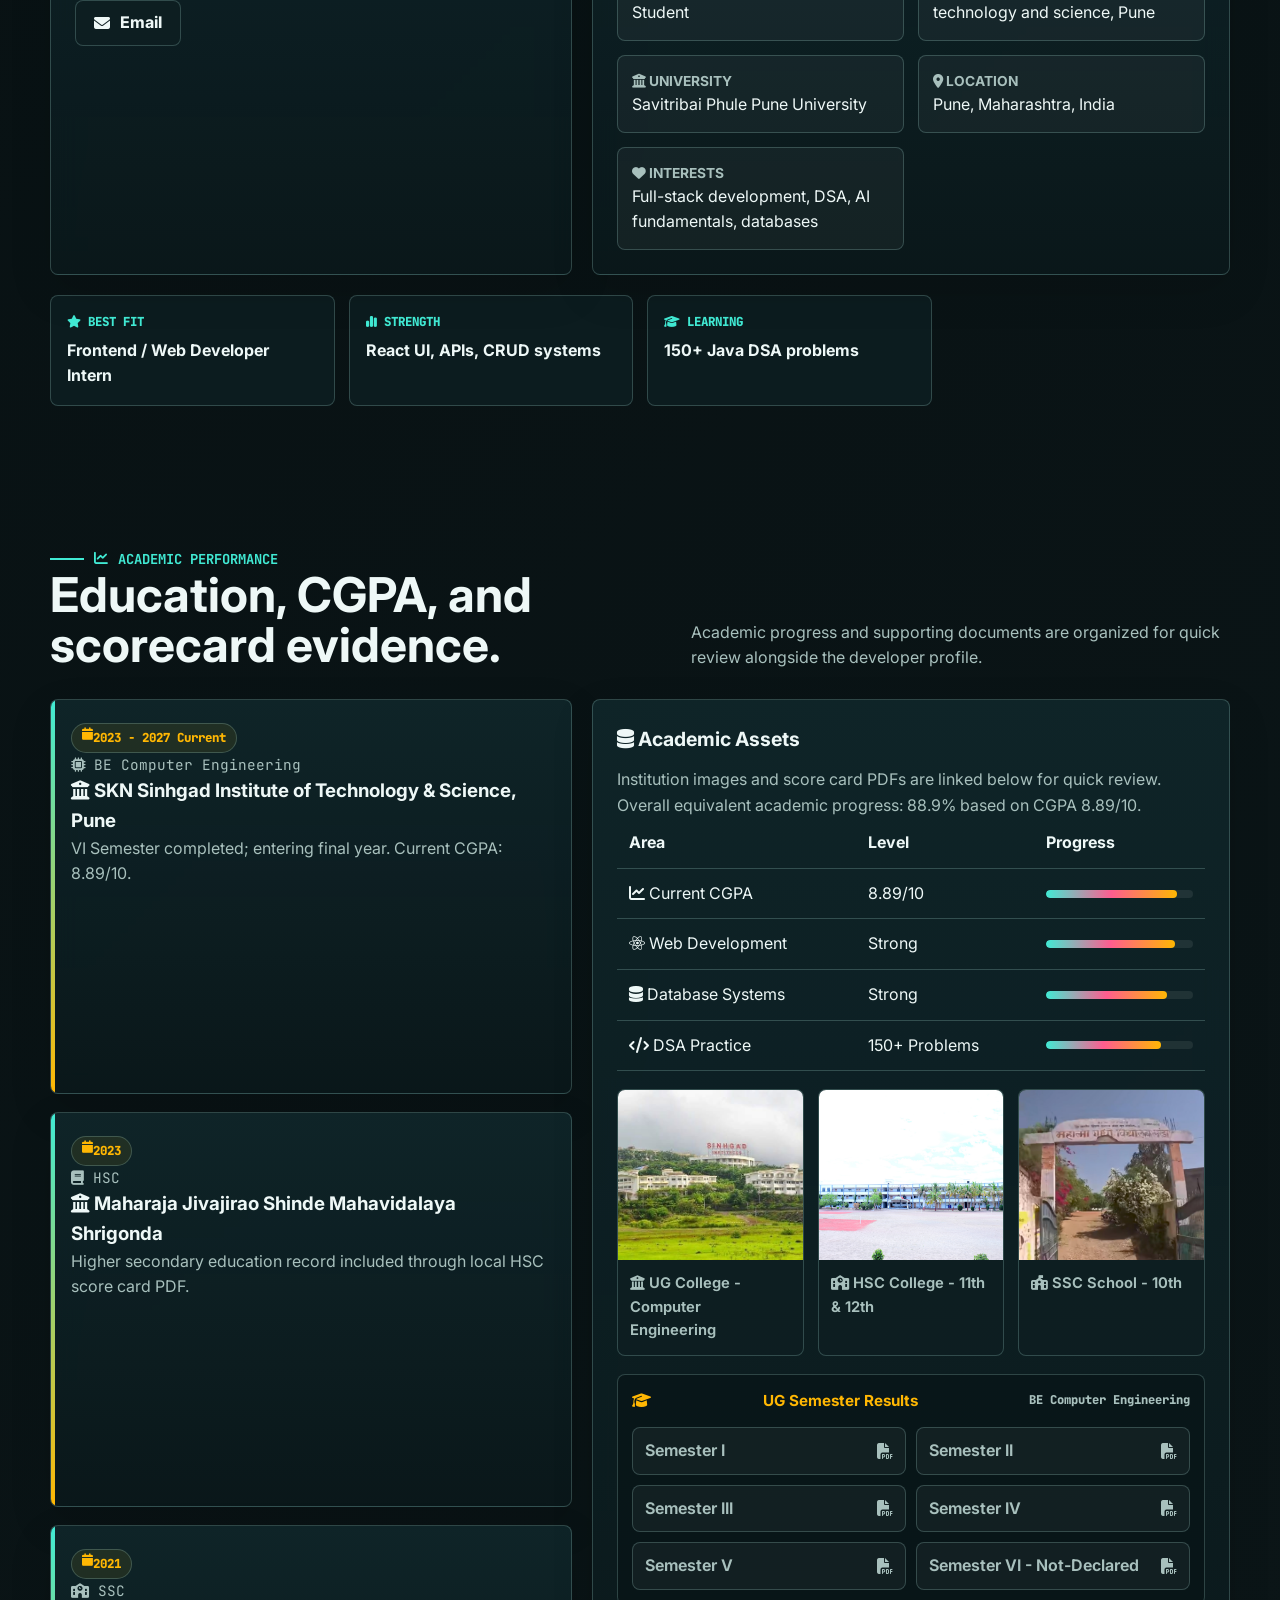
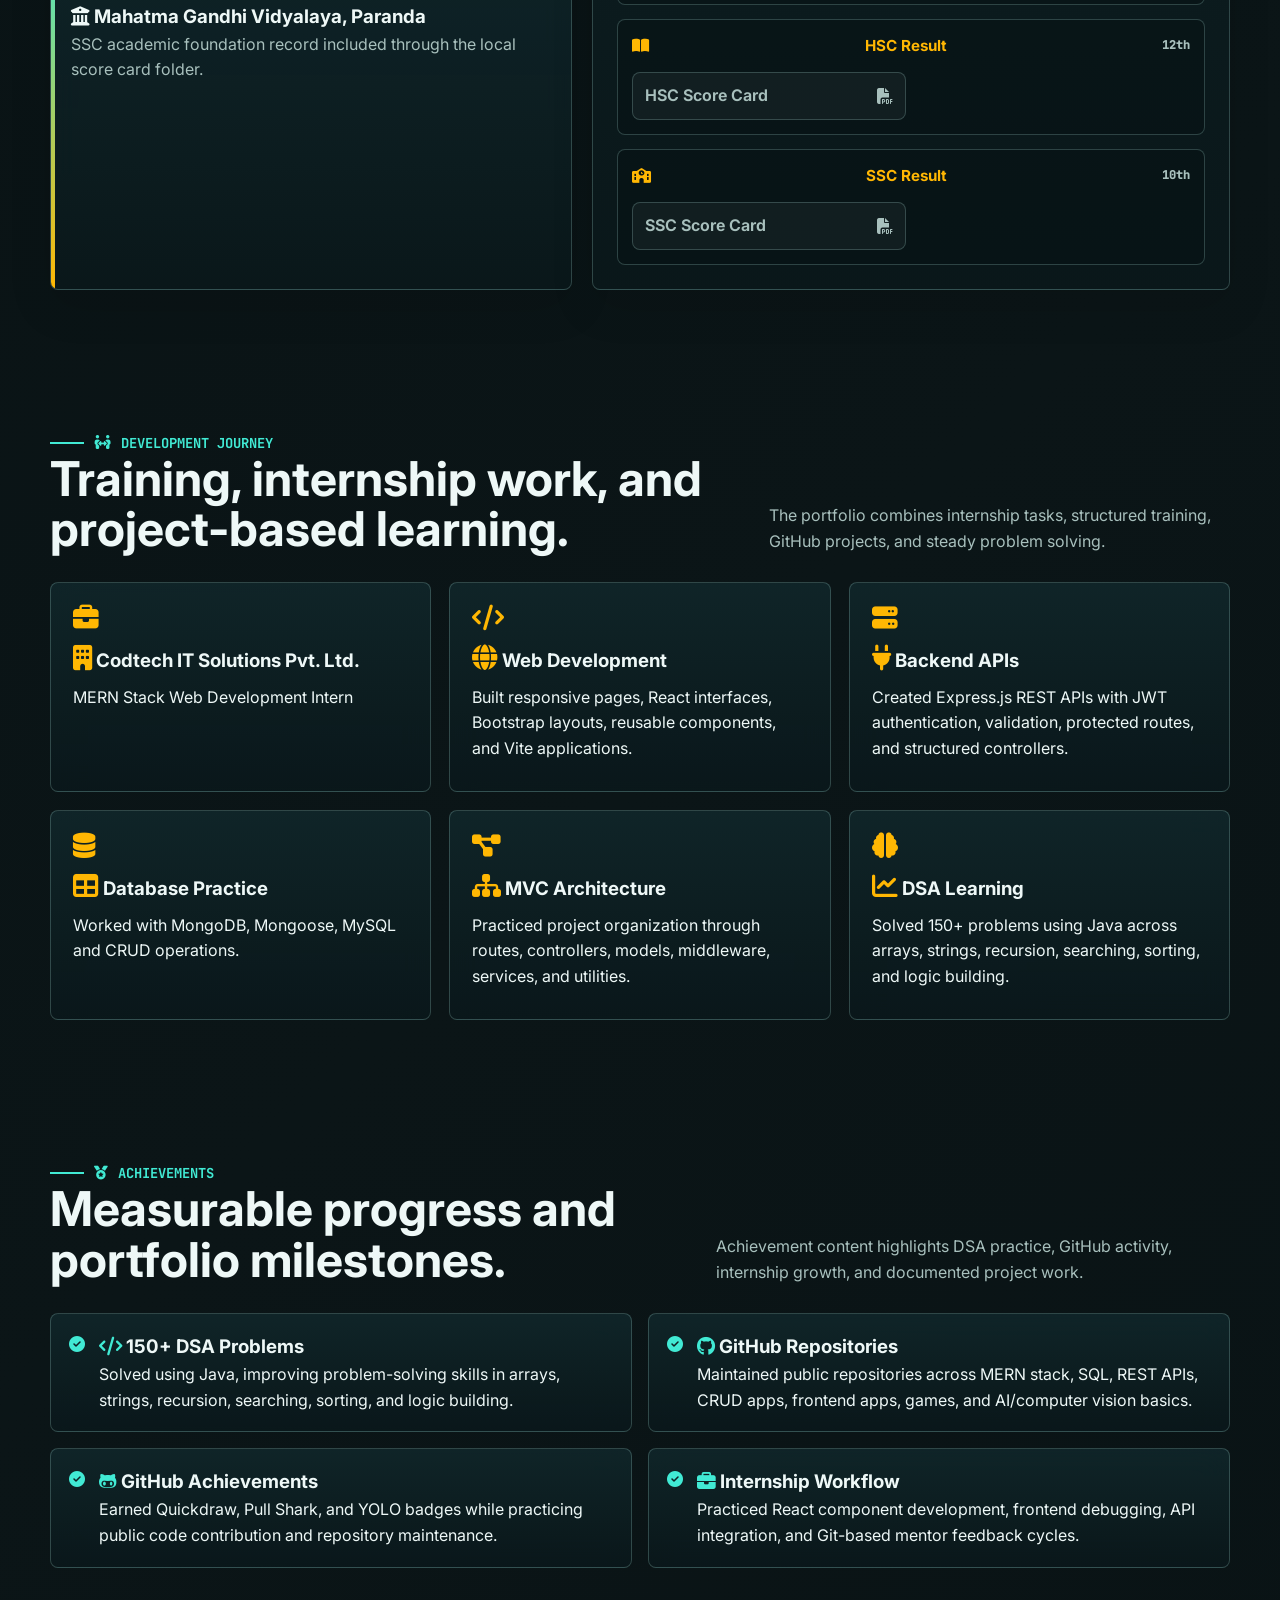
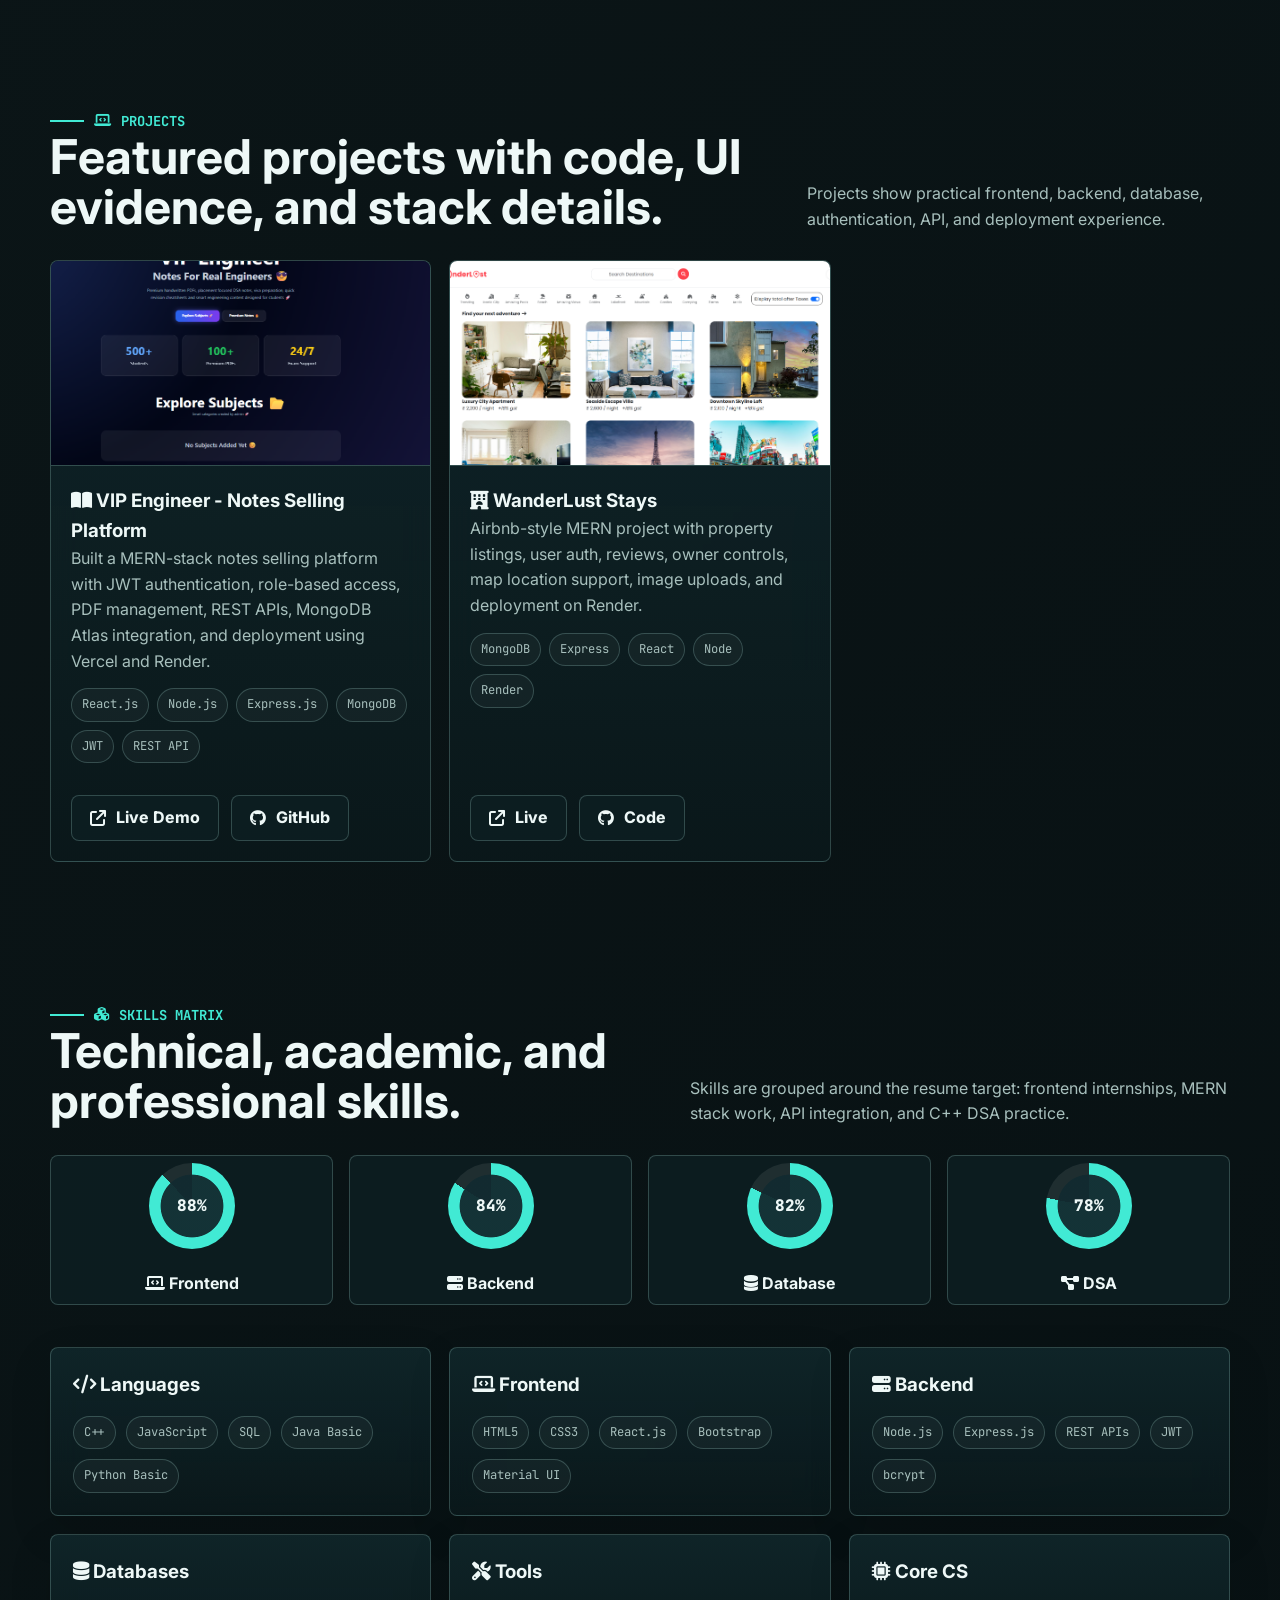
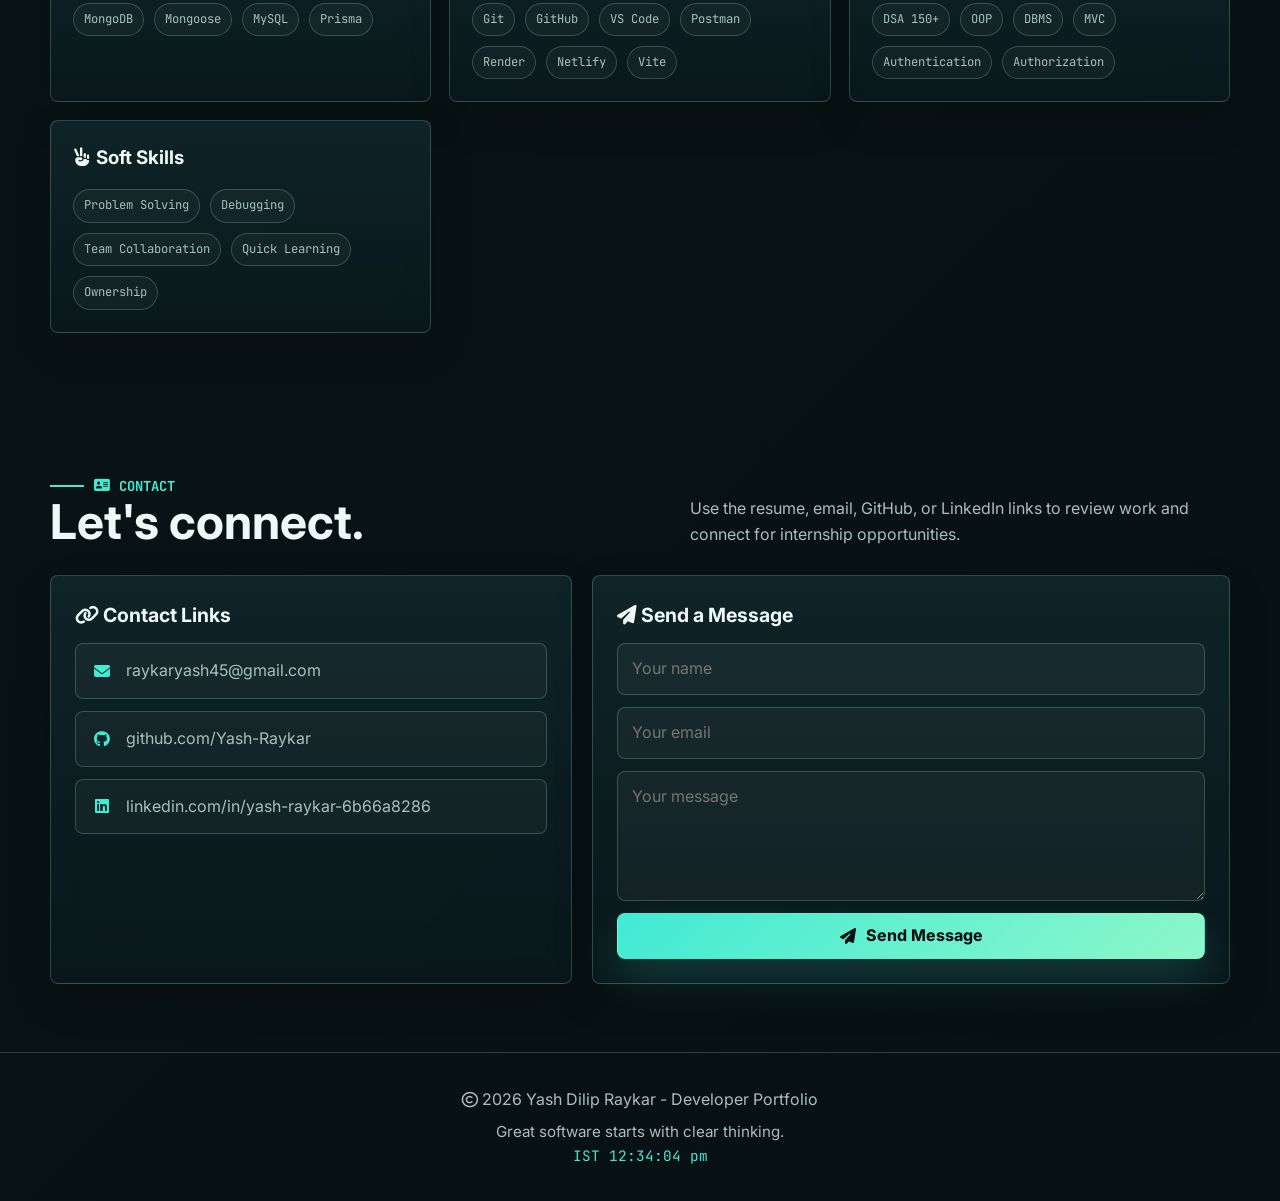
==== commit d146c51b: "Added favicon" ====
--- a/index.html
+++ b/index.html
@@ -10,6 +10,7 @@
   <link href="https://fonts.googleapis.com/css2?family=Inter:wght@400;500;600;700;800&family=JetBrains+Mono:wght@500;700&display=swap" rel="stylesheet">
   <link rel="stylesheet" href="https://cdnjs.cloudflare.com/ajax/libs/font-awesome/6.5.1/css/all.min.css">
   <link rel="stylesheet" href="css/style.css">
+  <link rel="icon" type="image/png" href="assets/images/profile/image.png">
 </head>
 <body>
   <canvas id="spaceCanvas" aria-hidden="true"></canvas>
